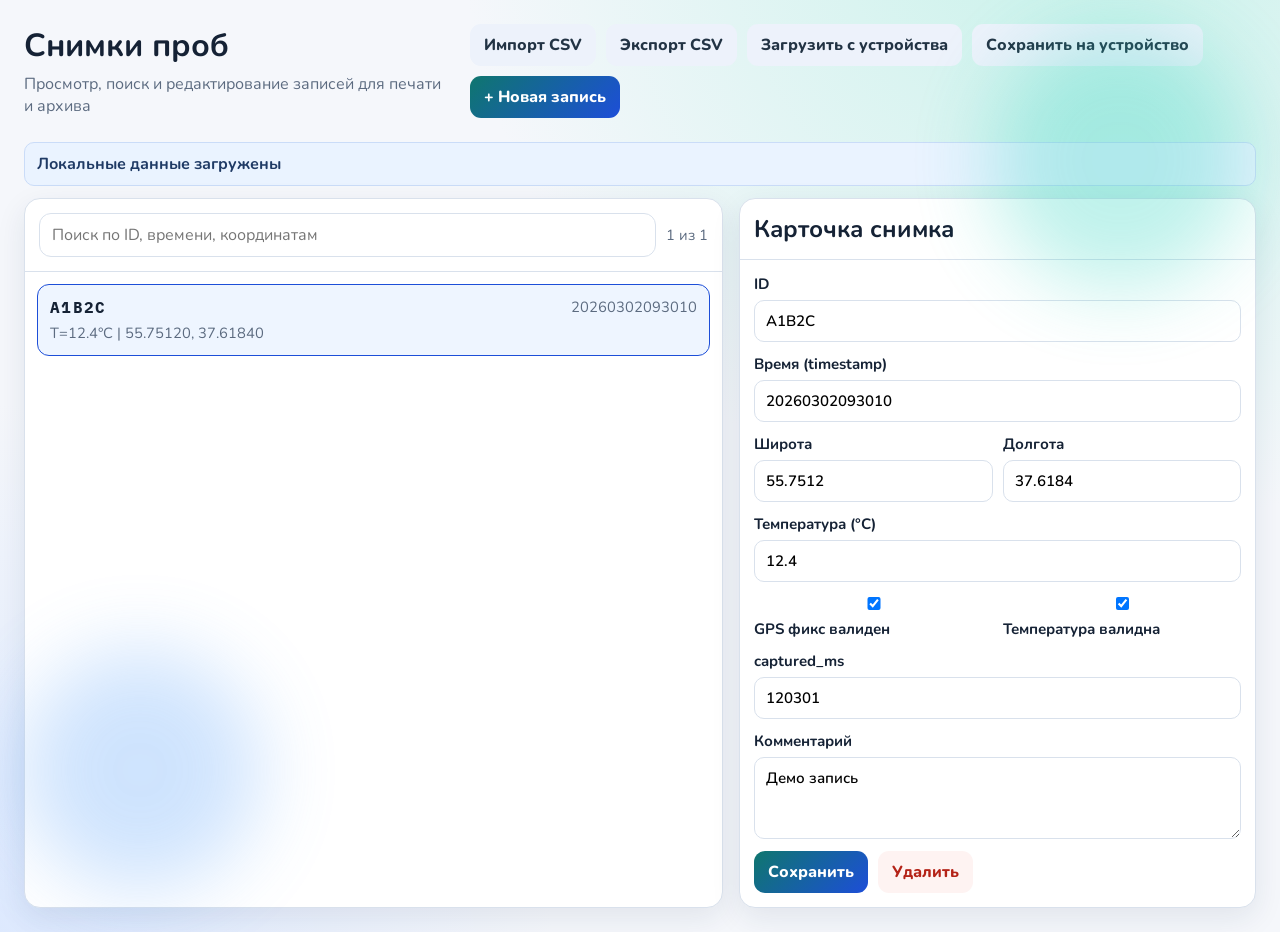
==== data/www/index.html @ b54260a2 "initial version" ====
<!doctype html>
<html lang="ru">
  <head>
    <meta charset="UTF-8" />
    <meta name="viewport" content="width=device-width, initial-scale=1.0" />
    <title>EcoLog — Снимки проб</title>
    <link rel="preconnect" href="https://fonts.googleapis.com" />
    <link rel="preconnect" href="https://fonts.gstatic.com" crossorigin />
    <link href="https://fonts.googleapis.com/css2?family=Nunito:wght@400;600;700;800&family=IBM+Plex+Mono:wght@400;500&display=swap" rel="stylesheet" />
    <link rel="stylesheet" href="styles.css" />
  </head>
  <body>
    <div class="bg-shape bg-shape-a"></div>
    <div class="bg-shape bg-shape-b"></div>

    <header class="topbar">
      <div>
        <h1>Снимки проб</h1>
        <p>Просмотр, поиск и редактирование записей для печати и архива</p>
      </div>
      <div class="actions">
        <label class="btn btn-secondary file-btn">
          Импорт CSV
          <input id="importCsv" type="file" accept=".csv,text/csv" />
        </label>
        <button id="exportCsv" class="btn btn-secondary">Экспорт CSV</button>
        <button id="loadDevice" class="btn btn-secondary">Загрузить с устройства</button>
        <button id="saveDevice" class="btn btn-secondary">Сохранить на устройство</button>
        <button id="addSnapshot" class="btn btn-primary">+ Новая запись</button>
      </div>
    </header>
    <div id="statusBar" class="status-bar">Готово</div>

    <main class="layout">
      <section class="panel list-panel">
        <div class="list-tools">
          <input id="searchInput" type="search" placeholder="Поиск по ID, времени, координатам" />
          <span id="counter" class="counter"></span>
        </div>
        <div id="snapshotList" class="snapshot-list"></div>
      </section>

      <section class="panel edit-panel">
        <h2>Карточка снимка</h2>
        <form id="editForm" class="edit-form">
          <label>
            ID
            <input id="f_id" required maxlength="5" pattern="[A-Z0-9]{5}" />
          </label>
          <label>
            Время (timestamp)
            <input id="f_timestamp" placeholder="YYYYMMDDhhmmss" required />
          </label>
          <div class="row-2">
            <label>
              Широта
              <input id="f_lat" type="number" step="0.000001" />
            </label>
            <label>
              Долгота
              <input id="f_lon" type="number" step="0.000001" />
            </label>
          </div>
          <label>
            Температура (°C)
            <input id="f_temp_c" type="number" step="0.1" />
          </label>
          <div class="row-2 checks">
            <label class="check"><input id="f_fix_valid" type="checkbox" /> GPS фикс валиден</label>
            <label class="check"><input id="f_temp_valid" type="checkbox" /> Температура валидна</label>
          </div>
          <label>
            captured_ms
            <input id="f_captured_ms" type="number" min="0" />
          </label>
          <label>
            Комментарий
            <textarea id="f_note" rows="3" placeholder="Например: берег, точка №3"></textarea>
          </label>
          <div class="form-actions">
            <button type="submit" class="btn btn-primary">Сохранить</button>
            <button type="button" id="deleteSnapshot" class="btn btn-danger">Удалить</button>
          </div>
        </form>
      </section>
    </main>

    <template id="itemTemplate">
      <article class="snapshot-item">
        <div class="item-head">
          <strong class="item-id"></strong>
          <span class="item-time"></span>
        </div>
        <div class="item-meta"></div>
      </article>
    </template>

    <script src="app.js"></script>
  </body>
</html>
---- data/www/styles.css ----
:root {
  --bg: #f5f7fb;
  --panel: #ffffff;
  --ink: #152235;
  --muted: #5c6b80;
  --line: #d9e1ec;
  --brand: #0f766e;
  --brand-2: #1d4ed8;
  --danger: #b42318;
  --shadow: 0 10px 30px rgba(27, 44, 79, 0.09);
}

* { box-sizing: border-box; }

body {
  margin: 0;
  font-family: "Nunito", sans-serif;
  color: var(--ink);
  background: radial-gradient(circle at 85% -10%, #c8f2ea 0%, transparent 42%),
              radial-gradient(circle at -5% 110%, #d8e6ff 0%, transparent 37%),
              var(--bg);
  min-height: 100vh;
}

.bg-shape {
  position: fixed;
  pointer-events: none;
  border-radius: 999px;
  filter: blur(40px);
  opacity: 0.3;
}
.bg-shape-a { width: 260px; height: 260px; background: #2dd4bf; top: 30px; right: 30px; }
.bg-shape-b { width: 240px; height: 240px; background: #60a5fa; bottom: 10px; left: 20px; }

.topbar {
  display: flex;
  justify-content: space-between;
  gap: 16px;
  align-items: flex-start;
  padding: 24px;
}

.topbar h1 {
  margin: 0;
  font-size: clamp(1.4rem, 3vw, 2rem);
}

.topbar p {
  margin: 6px 0 0;
  color: var(--muted);
}

.actions {
  display: flex;
  gap: 10px;
  flex-wrap: wrap;
}

.layout {
  display: grid;
  grid-template-columns: 1.15fr 0.85fr;
  gap: 16px;
  padding: 0 24px 24px;
}

.status-bar {
  margin: 0 24px 12px;
  padding: 10px 12px;
  border-radius: 10px;
  background: #eaf3ff;
  border: 1px solid #cadcf8;
  color: #1f3a65;
  font-weight: 700;
}

.panel {
  background: var(--panel);
  border: 1px solid var(--line);
  border-radius: 16px;
  box-shadow: var(--shadow);
  overflow: hidden;
}

.list-panel, .edit-panel { min-height: 72vh; }

.list-tools {
  display: flex;
  gap: 10px;
  align-items: center;
  padding: 14px;
  border-bottom: 1px solid var(--line);
}

#searchInput {
  flex: 1;
  border: 1px solid var(--line);
  border-radius: 12px;
  padding: 10px 12px;
  font: inherit;
}

.counter {
  color: var(--muted);
  font-size: 0.92rem;
}

.snapshot-list {
  padding: 12px;
  display: grid;
  gap: 10px;
}

.snapshot-item {
  border: 1px solid var(--line);
  border-radius: 12px;
  padding: 12px;
  cursor: pointer;
  transition: transform 120ms ease, border-color 120ms ease;
  background: #fcfdff;
}

.snapshot-item:hover { transform: translateY(-1px); }
.snapshot-item.active { border-color: var(--brand-2); background: #eef5ff; }

.item-head {
  display: flex;
  justify-content: space-between;
  gap: 8px;
  align-items: center;
}

.item-id {
  font-family: "IBM Plex Mono", monospace;
  letter-spacing: 0.08em;
}

.item-time, .item-meta { color: var(--muted); font-size: 0.92rem; }
.item-meta { margin-top: 6px; }

.edit-panel h2 {
  margin: 0;
  padding: 14px;
  border-bottom: 1px solid var(--line);
}

.edit-form {
  padding: 14px;
  display: grid;
  gap: 12px;
}

.edit-form label {
  display: grid;
  gap: 6px;
  font-weight: 700;
  font-size: 0.94rem;
}

input, textarea {
  border: 1px solid var(--line);
  border-radius: 10px;
  padding: 10px 11px;
  font: inherit;
  font-weight: 600;
}

textarea { resize: vertical; }
.row-2 { display: grid; grid-template-columns: 1fr 1fr; gap: 10px; }
.checks { align-items: center; }
.check { font-weight: 600; display: flex; align-items: center; gap: 8px; }

.btn {
  border: 0;
  border-radius: 11px;
  padding: 10px 14px;
  font: inherit;
  font-weight: 800;
  cursor: pointer;
}
.btn-primary { background: linear-gradient(135deg, var(--brand), var(--brand-2)); color: #fff; }
.btn-secondary { background: #edf2fb; color: #234; }
.btn-danger { background: #fef3f2; color: var(--danger); }

.file-btn input { display: none; }
.form-actions { display: flex; gap: 10px; }

@media (max-width: 980px) {
  .layout { grid-template-columns: 1fr; }
  .list-panel, .edit-panel { min-height: auto; }
}
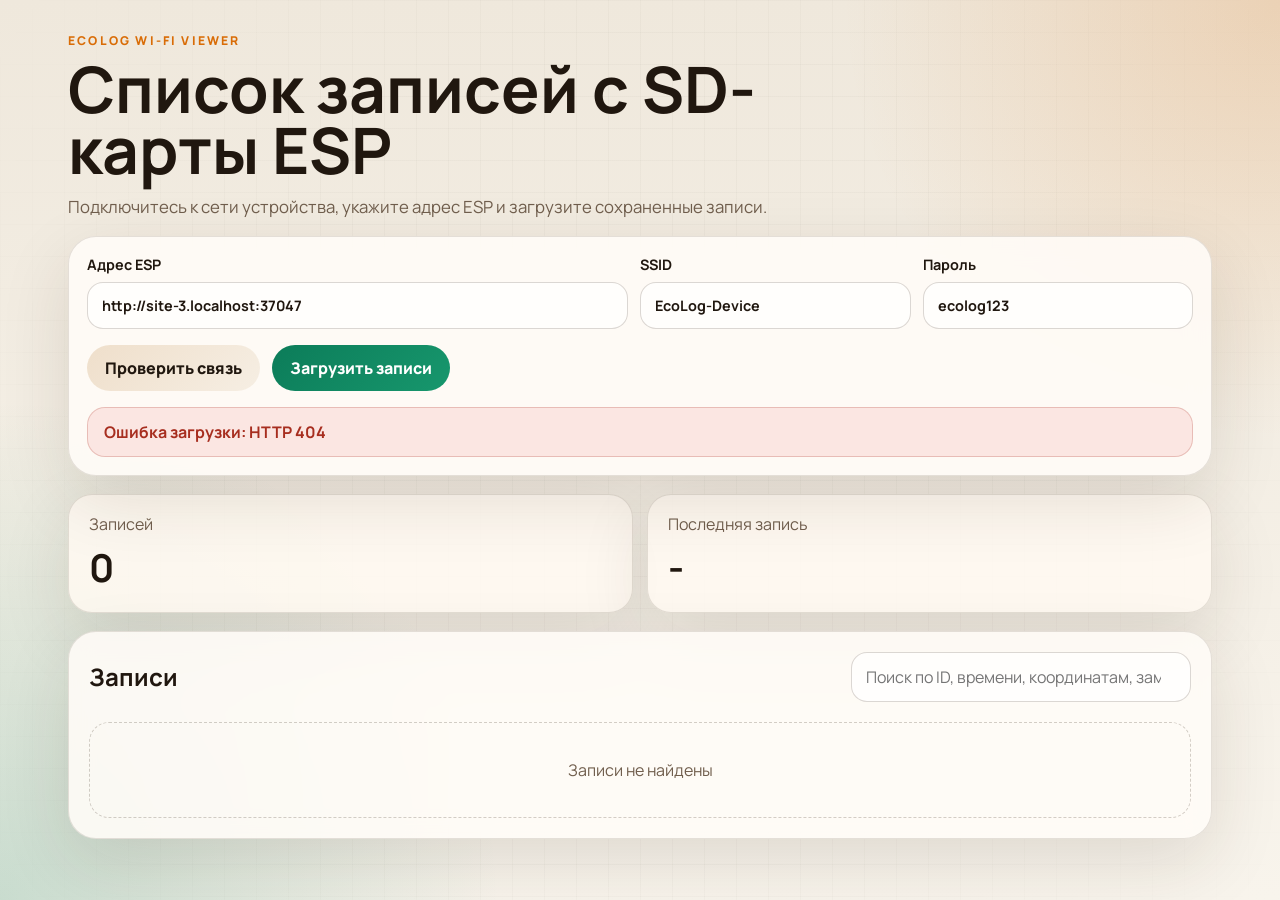
==== commit 6f5f284d: "Save current ecolog state before rollback" ====
--- a/data/www/index.html
+++ b/data/www/index.html
@@ -3,95 +3,78 @@
   <head>
     <meta charset="UTF-8" />
     <meta name="viewport" content="width=device-width, initial-scale=1.0" />
-    <title>EcoLog — Снимки проб</title>
+    <title>EcoLog WebApp</title>
     <link rel="preconnect" href="https://fonts.googleapis.com" />
     <link rel="preconnect" href="https://fonts.gstatic.com" crossorigin />
-    <link href="https://fonts.googleapis.com/css2?family=Nunito:wght@400;600;700;800&family=IBM+Plex+Mono:wght@400;500&display=swap" rel="stylesheet" />
+    <link href="https://fonts.googleapis.com/css2?family=Manrope:wght@400;600;700;800&family=IBM+Plex+Mono:wght@400;500&display=swap" rel="stylesheet" />
     <link rel="stylesheet" href="styles.css" />
   </head>
   <body>
-    <div class="bg-shape bg-shape-a"></div>
-    <div class="bg-shape bg-shape-b"></div>
-
-    <header class="topbar">
-      <div>
-        <h1>Снимки проб</h1>
-        <p>Просмотр, поиск и редактирование записей для печати и архива</p>
-      </div>
-      <div class="actions">
-        <label class="btn btn-secondary file-btn">
-          Импорт CSV
-          <input id="importCsv" type="file" accept=".csv,text/csv" />
-        </label>
-        <button id="exportCsv" class="btn btn-secondary">Экспорт CSV</button>
-        <button id="loadDevice" class="btn btn-secondary">Загрузить с устройства</button>
-        <button id="saveDevice" class="btn btn-secondary">Сохранить на устройство</button>
-        <button id="addSnapshot" class="btn btn-primary">+ Новая запись</button>
-      </div>
-    </header>
-    <div id="statusBar" class="status-bar">Готово</div>
-
-    <main class="layout">
-      <section class="panel list-panel">
-        <div class="list-tools">
-          <input id="searchInput" type="search" placeholder="Поиск по ID, времени, координатам" />
-          <span id="counter" class="counter"></span>
-        </div>
-        <div id="snapshotList" class="snapshot-list"></div>
+    <div class="backdrop"></div>
+    <main class="page">
+      <section class="hero">
+        <p class="eyebrow">EcoLog Wi-Fi Viewer</p>
+        <h1>Список записей с SD-карты ESP</h1>
+        <p class="lead">
+          Подключитесь к сети устройства, укажите адрес ESP и загрузите сохраненные записи.
+        </p>
       </section>
 
-      <section class="panel edit-panel">
-        <h2>Карточка снимка</h2>
-        <form id="editForm" class="edit-form">
+      <section class="panel controls">
+        <div class="control-grid">
           <label>
-            ID
-            <input id="f_id" required maxlength="5" pattern="[A-Z0-9]{5}" />
+            Адрес ESP
+            <input id="deviceUrl" type="text" placeholder="http://192.168.4.1" />
           </label>
           <label>
-            Время (timestamp)
-            <input id="f_timestamp" placeholder="YYYYMMDDhhmmss" required />
-          </label>
-          <div class="row-2">
-            <label>
-              Широта
-              <input id="f_lat" type="number" step="0.000001" />
-            </label>
-            <label>
-              Долгота
-              <input id="f_lon" type="number" step="0.000001" />
-            </label>
-          </div>
-          <label>
-            Температура (°C)
-            <input id="f_temp_c" type="number" step="0.1" />
-          </label>
-          <div class="row-2 checks">
-            <label class="check"><input id="f_fix_valid" type="checkbox" /> GPS фикс валиден</label>
-            <label class="check"><input id="f_temp_valid" type="checkbox" /> Температура валидна</label>
-          </div>
-          <label>
-            captured_ms
-            <input id="f_captured_ms" type="number" min="0" />
+            SSID
+            <input id="ssid" type="text" value="EcoLog-Device" readonly />
           </label>
           <label>
-            Комментарий
-            <textarea id="f_note" rows="3" placeholder="Например: берег, точка №3"></textarea>
+            Пароль
+            <input id="password" type="text" value="ecolog123" readonly />
           </label>
-          <div class="form-actions">
-            <button type="submit" class="btn btn-primary">Сохранить</button>
-            <button type="button" id="deleteSnapshot" class="btn btn-danger">Удалить</button>
-          </div>
-        </form>
+        </div>
+        <div class="actions">
+          <button id="connectBtn" class="btn btn-secondary">Проверить связь</button>
+          <button id="refreshBtn" class="btn btn-primary">Загрузить записи</button>
+        </div>
+        <div id="status" class="status">Ожидание подключения</div>
+      </section>
+
+      <section class="metrics">
+        <article class="metric-card">
+          <span>Записей</span>
+          <strong id="recordsCount">0</strong>
+        </article>
+        <article class="metric-card">
+          <span>Последняя запись</span>
+          <strong id="latestRecord">-</strong>
+        </article>
+      </section>
+
+      <section class="panel">
+        <div class="list-head">
+          <h2>Записи</h2>
+          <input id="searchInput" type="search" placeholder="Поиск по ID, времени, координатам, заметке" />
+        </div>
+        <div id="recordsList" class="records-list"></div>
       </section>
     </main>
 
-    <template id="itemTemplate">
-      <article class="snapshot-item">
-        <div class="item-head">
-          <strong class="item-id"></strong>
-          <span class="item-time"></span>
+    <template id="recordTemplate">
+      <article class="record-card">
+        <div class="record-top">
+          <strong class="record-id"></strong>
+          <span class="record-time"></span>
         </div>
-        <div class="item-meta"></div>
+        <div class="record-grid">
+          <div><span>Координаты</span><strong class="record-coords"></strong></div>
+          <div><span>Температура</span><strong class="record-temp"></strong></div>
+          <div><span>GPS</span><strong class="record-fix"></strong></div>
+          <div><span>captured_ms</span><strong class="record-ms"></strong></div>
+        </div>
+        <p class="record-note"></p>
       </article>
     </template>
 
--- a/data/www/styles.css
+++ b/data/www/styles.css
@@ -1,190 +1,274 @@
 :root {
-  --bg: #f5f7fb;
-  --panel: #ffffff;
-  --ink: #152235;
-  --muted: #5c6b80;
-  --line: #d9e1ec;
-  --brand: #0f766e;
-  --brand-2: #1d4ed8;
-  --danger: #b42318;
-  --shadow: 0 10px 30px rgba(27, 44, 79, 0.09);
-}
-
-* { box-sizing: border-box; }
+  --bg: #f2efe8;
+  --paper: rgba(255, 252, 247, 0.88);
+  --line: rgba(74, 58, 44, 0.14);
+  --ink: #20170f;
+  --muted: #705e4d;
+  --accent: #0c7c59;
+  --accent-2: #d96c06;
+  --danger: #a72e1f;
+  --shadow: 0 24px 70px rgba(49, 34, 20, 0.12);
+}
+
+* {
+  box-sizing: border-box;
+}
 
 body {
   margin: 0;
-  font-family: "Nunito", sans-serif;
+  min-height: 100vh;
+  font-family: "Manrope", sans-serif;
   color: var(--ink);
-  background: radial-gradient(circle at 85% -10%, #c8f2ea 0%, transparent 42%),
-              radial-gradient(circle at -5% 110%, #d8e6ff 0%, transparent 37%),
-              var(--bg);
-  min-height: 100vh;
-}
-
-.bg-shape {
+  background:
+    radial-gradient(circle at top right, rgba(217, 108, 6, 0.18), transparent 28%),
+    radial-gradient(circle at bottom left, rgba(12, 124, 89, 0.2), transparent 32%),
+    linear-gradient(180deg, #efe8dc 0%, #f8f4ec 100%);
+}
+
+.backdrop {
   position: fixed;
+  inset: 0;
   pointer-events: none;
-  border-radius: 999px;
-  filter: blur(40px);
-  opacity: 0.3;
-}
-.bg-shape-a { width: 260px; height: 260px; background: #2dd4bf; top: 30px; right: 30px; }
-.bg-shape-b { width: 240px; height: 240px; background: #60a5fa; bottom: 10px; left: 20px; }
-
-.topbar {
-  display: flex;
-  justify-content: space-between;
-  gap: 16px;
-  align-items: flex-start;
-  padding: 24px;
-}
-
-.topbar h1 {
+  background-image: linear-gradient(rgba(32, 23, 15, 0.025) 1px, transparent 1px),
+    linear-gradient(90deg, rgba(32, 23, 15, 0.025) 1px, transparent 1px);
+  background-size: 32px 32px;
+  mask-image: radial-gradient(circle at center, black 52%, transparent 100%);
+}
+
+.page {
+  position: relative;
+  max-width: 1180px;
+  margin: 0 auto;
+  padding: 32px 18px 48px;
+}
+
+.hero {
+  margin-bottom: 18px;
+}
+
+.eyebrow {
+  margin: 0 0 10px;
+  color: var(--accent-2);
+  text-transform: uppercase;
+  letter-spacing: 0.18em;
+  font-size: 0.76rem;
+  font-weight: 800;
+}
+
+.hero h1 {
   margin: 0;
-  font-size: clamp(1.4rem, 3vw, 2rem);
-}
-
-.topbar p {
-  margin: 6px 0 0;
-  color: var(--muted);
+  max-width: 780px;
+  font-size: clamp(2rem, 5vw, 4.5rem);
+  line-height: 0.95;
+}
+
+.lead {
+  max-width: 720px;
+  margin: 14px 0 0;
+  color: var(--muted);
+  font-size: 1.05rem;
+}
+
+.panel {
+  background: var(--paper);
+  border: 1px solid var(--line);
+  border-radius: 28px;
+  box-shadow: var(--shadow);
+  backdrop-filter: blur(12px);
+}
+
+.controls {
+  padding: 18px;
+}
+
+.control-grid {
+  display: grid;
+  grid-template-columns: 2fr 1fr 1fr;
+  gap: 12px;
+}
+
+label {
+  display: grid;
+  gap: 8px;
+  font-size: 0.9rem;
+  font-weight: 700;
+}
+
+input {
+  width: 100%;
+  border: 1px solid rgba(74, 58, 44, 0.2);
+  border-radius: 16px;
+  padding: 13px 14px;
+  font: inherit;
+  color: var(--ink);
+  background: rgba(255, 255, 255, 0.72);
 }
 
 .actions {
   display: flex;
-  gap: 10px;
+  gap: 12px;
+  margin-top: 16px;
   flex-wrap: wrap;
 }
-
-.layout {
-  display: grid;
-  grid-template-columns: 1.15fr 0.85fr;
-  gap: 16px;
-  padding: 0 24px 24px;
-}
-
-.status-bar {
-  margin: 0 24px 12px;
-  padding: 10px 12px;
-  border-radius: 10px;
-  background: #eaf3ff;
-  border: 1px solid #cadcf8;
-  color: #1f3a65;
-  font-weight: 700;
-}
-
-.panel {
-  background: var(--panel);
-  border: 1px solid var(--line);
-  border-radius: 16px;
-  box-shadow: var(--shadow);
-  overflow: hidden;
-}
-
-.list-panel, .edit-panel { min-height: 72vh; }
-
-.list-tools {
-  display: flex;
-  gap: 10px;
-  align-items: center;
-  padding: 14px;
-  border-bottom: 1px solid var(--line);
-}
-
-#searchInput {
-  flex: 1;
-  border: 1px solid var(--line);
-  border-radius: 12px;
-  padding: 10px 12px;
-  font: inherit;
-}
-
-.counter {
-  color: var(--muted);
-  font-size: 0.92rem;
-}
-
-.snapshot-list {
-  padding: 12px;
-  display: grid;
-  gap: 10px;
-}
-
-.snapshot-item {
-  border: 1px solid var(--line);
-  border-radius: 12px;
-  padding: 12px;
-  cursor: pointer;
-  transition: transform 120ms ease, border-color 120ms ease;
-  background: #fcfdff;
-}
-
-.snapshot-item:hover { transform: translateY(-1px); }
-.snapshot-item.active { border-color: var(--brand-2); background: #eef5ff; }
-
-.item-head {
-  display: flex;
-  justify-content: space-between;
-  gap: 8px;
-  align-items: center;
-}
-
-.item-id {
-  font-family: "IBM Plex Mono", monospace;
-  letter-spacing: 0.08em;
-}
-
-.item-time, .item-meta { color: var(--muted); font-size: 0.92rem; }
-.item-meta { margin-top: 6px; }
-
-.edit-panel h2 {
-  margin: 0;
-  padding: 14px;
-  border-bottom: 1px solid var(--line);
-}
-
-.edit-form {
-  padding: 14px;
-  display: grid;
-  gap: 12px;
-}
-
-.edit-form label {
-  display: grid;
-  gap: 6px;
-  font-weight: 700;
-  font-size: 0.94rem;
-}
-
-input, textarea {
-  border: 1px solid var(--line);
-  border-radius: 10px;
-  padding: 10px 11px;
-  font: inherit;
-  font-weight: 600;
-}
-
-textarea { resize: vertical; }
-.row-2 { display: grid; grid-template-columns: 1fr 1fr; gap: 10px; }
-.checks { align-items: center; }
-.check { font-weight: 600; display: flex; align-items: center; gap: 8px; }
 
 .btn {
   border: 0;
-  border-radius: 11px;
-  padding: 10px 14px;
+  border-radius: 999px;
+  padding: 12px 18px;
   font: inherit;
   font-weight: 800;
   cursor: pointer;
 }
-.btn-primary { background: linear-gradient(135deg, var(--brand), var(--brand-2)); color: #fff; }
-.btn-secondary { background: #edf2fb; color: #234; }
-.btn-danger { background: #fef3f2; color: var(--danger); }
-
-.file-btn input { display: none; }
-.form-actions { display: flex; gap: 10px; }
-
-@media (max-width: 980px) {
-  .layout { grid-template-columns: 1fr; }
-  .list-panel, .edit-panel { min-height: auto; }
-}
+
+.btn-primary {
+  background: linear-gradient(135deg, var(--accent), #17976d);
+  color: #fff;
+}
+
+.btn-secondary {
+  background: linear-gradient(135deg, #efdfcb, #f6eee3);
+  color: var(--ink);
+}
+
+.status {
+  margin-top: 16px;
+  padding: 13px 16px;
+  border-radius: 18px;
+  border: 1px solid transparent;
+  font-weight: 700;
+}
+
+.status[data-type="info"] {
+  background: rgba(255, 244, 222, 0.88);
+  border-color: rgba(217, 108, 6, 0.24);
+}
+
+.status[data-type="ok"] {
+  background: rgba(220, 247, 236, 0.88);
+  border-color: rgba(12, 124, 89, 0.24);
+}
+
+.status[data-type="error"] {
+  background: rgba(251, 228, 225, 0.92);
+  border-color: rgba(167, 46, 31, 0.22);
+  color: var(--danger);
+}
+
+.metrics {
+  display: grid;
+  grid-template-columns: repeat(2, minmax(0, 1fr));
+  gap: 14px;
+  margin: 18px 0;
+}
+
+.metric-card {
+  padding: 18px 20px;
+  border-radius: 24px;
+  background: rgba(255, 250, 242, 0.86);
+  border: 1px solid var(--line);
+  box-shadow: var(--shadow);
+}
+
+.metric-card span {
+  display: block;
+  color: var(--muted);
+  margin-bottom: 6px;
+}
+
+.metric-card strong {
+  font-size: clamp(1.4rem, 4vw, 2.4rem);
+}
+
+.list-head {
+  display: flex;
+  gap: 12px;
+  align-items: center;
+  justify-content: space-between;
+  padding: 20px 20px 0;
+}
+
+.list-head h2 {
+  margin: 0;
+}
+
+#searchInput {
+  max-width: 340px;
+}
+
+.records-list {
+  display: grid;
+  gap: 14px;
+  padding: 20px;
+}
+
+.record-card {
+  border: 1px solid rgba(74, 58, 44, 0.12);
+  border-radius: 22px;
+  padding: 18px;
+  background: rgba(255, 255, 255, 0.7);
+}
+
+.record-top {
+  display: flex;
+  gap: 10px;
+  justify-content: space-between;
+  align-items: baseline;
+}
+
+.record-id {
+  font-family: "IBM Plex Mono", monospace;
+  font-size: 1.1rem;
+  letter-spacing: 0.12em;
+}
+
+.record-time {
+  color: var(--muted);
+}
+
+.record-grid {
+  display: grid;
+  grid-template-columns: repeat(2, minmax(0, 1fr));
+  gap: 12px;
+  margin-top: 14px;
+}
+
+.record-grid span {
+  display: block;
+  color: var(--muted);
+  font-size: 0.85rem;
+  margin-bottom: 4px;
+}
+
+.record-grid strong {
+  font-size: 1rem;
+}
+
+.record-note {
+  margin: 14px 0 0;
+  color: var(--muted);
+}
+
+.empty-state {
+  padding: 36px 18px;
+  border: 1px dashed rgba(74, 58, 44, 0.24);
+  border-radius: 20px;
+  text-align: center;
+  color: var(--muted);
+}
+
+@media (max-width: 860px) {
+  .control-grid,
+  .metrics,
+  .record-grid {
+    grid-template-columns: 1fr;
+  }
+
+  .list-head {
+    flex-direction: column;
+    align-items: stretch;
+  }
+
+  #searchInput {
+    max-width: none;
+  }
+}
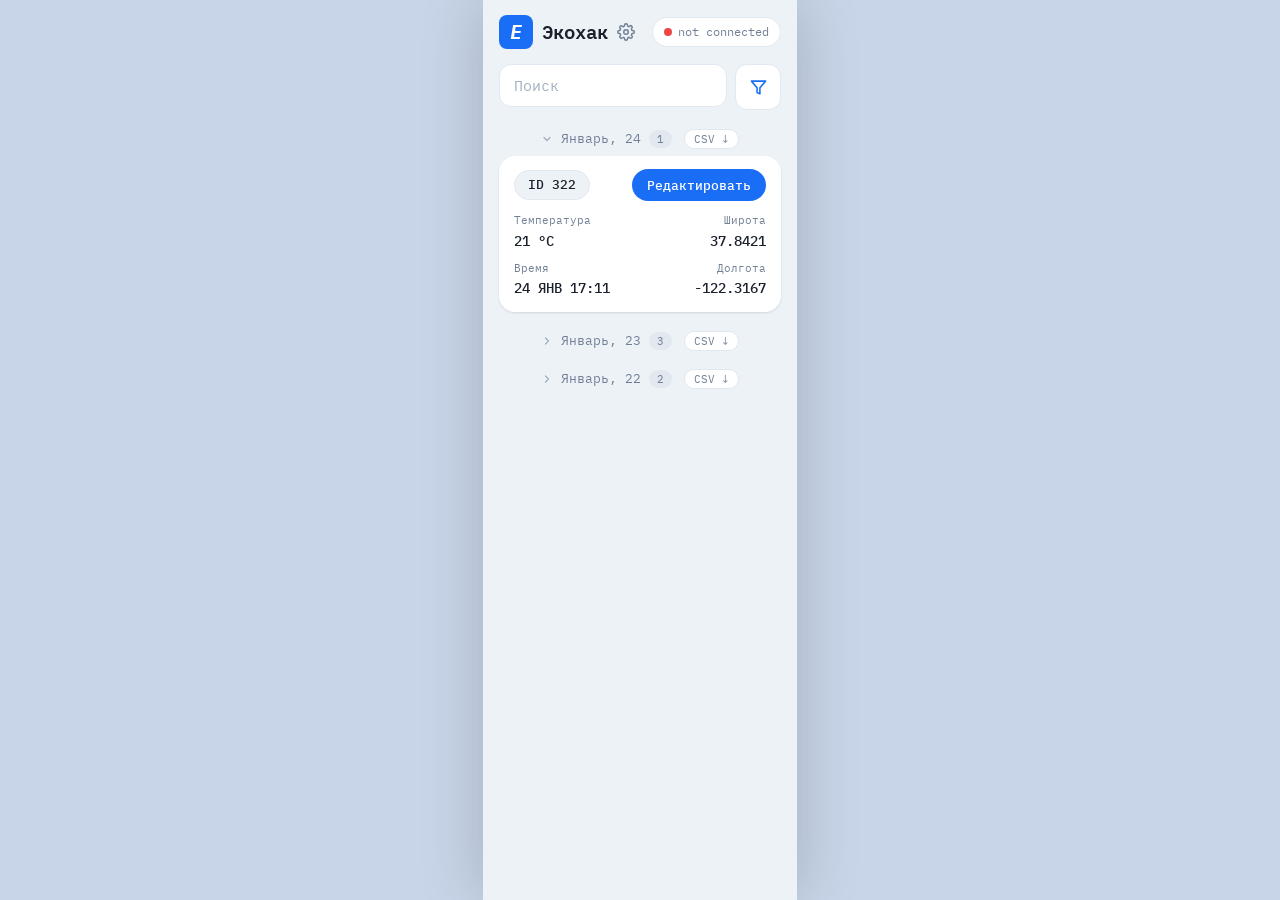
==== commit 34a9cbfe: "merge alan and danis versions" ====
--- a/data/www/index.html
+++ b/data/www/index.html
@@ -1,83 +1,1444 @@
-<!doctype html>
+<!DOCTYPE html>
 <html lang="ru">
-  <head>
-    <meta charset="UTF-8" />
-    <meta name="viewport" content="width=device-width, initial-scale=1.0" />
-    <title>EcoLog WebApp</title>
-    <link rel="preconnect" href="https://fonts.googleapis.com" />
-    <link rel="preconnect" href="https://fonts.gstatic.com" crossorigin />
-    <link href="https://fonts.googleapis.com/css2?family=Manrope:wght@400;600;700;800&family=IBM+Plex+Mono:wght@400;500&display=swap" rel="stylesheet" />
-    <link rel="stylesheet" href="styles.css" />
-  </head>
-  <body>
-    <div class="backdrop"></div>
-    <main class="page">
-      <section class="hero">
-        <p class="eyebrow">EcoLog Wi-Fi Viewer</p>
-        <h1>Список записей с SD-карты ESP</h1>
-        <p class="lead">
-          Подключитесь к сети устройства, укажите адрес ESP и загрузите сохраненные записи.
-        </p>
-      </section>
-
-      <section class="panel controls">
-        <div class="control-grid">
-          <label>
-            Адрес ESP
-            <input id="deviceUrl" type="text" placeholder="http://192.168.4.1" />
-          </label>
-          <label>
-            SSID
-            <input id="ssid" type="text" value="EcoLog-Device" readonly />
-          </label>
-          <label>
-            Пароль
-            <input id="password" type="text" value="ecolog123" readonly />
-          </label>
+<head>
+<meta charset="UTF-8">
+<meta name="viewport" content="width=device-width, initial-scale=1.0, maximum-scale=1.0, user-scalable=no">
+<title>Экохак</title>
+<style>
+@import url('https://fonts.googleapis.com/css2?family=IBM+Plex+Mono:wght@400;500;600&display=swap');
+
+:root {
+  --bg: #edf2f7;
+  --surface: #ffffff;
+  --surface2: #f7fafc;
+  --primary: #1a6ef5;
+  --primary-dark: #1558d6;
+  --primary-light: #eff5ff;
+  --text: #1a202c;
+  --text-muted: #718096;
+  --text-light: #a0aec0;
+  --border: #e2e8f0;
+  --success: #10b981;
+  --warning: #f59e0b;
+  --error: #ef4444;
+  --radius-sm: 8px;
+  --radius: 12px;
+  --radius-lg: 16px;
+  --radius-pill: 100px;
+  --shadow: 0 1px 3px rgba(0,0,0,0.07), 0 1px 2px rgba(0,0,0,0.05);
+  --shadow-md: 0 4px 12px rgba(0,0,0,0.08);
+  --font: 'IBM Plex Mono', 'Courier New', Consolas, monospace;
+}
+
+* { box-sizing: border-box; margin: 0; padding: 0; -webkit-tap-highlight-color: transparent; }
+
+body {
+  font-family: var(--font);
+  background: var(--bg);
+  color: var(--text);
+  min-height: 100vh;
+  font-size: 15px;
+  line-height: 1.5;
+  overscroll-behavior: none;
+}
+
+.app-shell {
+  max-width: 480px;
+  margin: 0 auto;
+  min-height: 100vh;
+  background: var(--bg);
+  position: relative;
+  overflow-x: hidden;
+}
+
+@media(min-width: 900px) {
+  body { background: #c8d5e8; display: flex; align-items: flex-start; justify-content: center; }
+  .app-shell { box-shadow: 0 0 60px rgba(0,0,0,0.18); min-height: 100vh; }
+}
+
+/* ===== HEADER ===== */
+.header {
+  display: flex;
+  align-items: center;
+  justify-content: space-between;
+  padding: 14px 16px;
+  background: var(--bg);
+  position: sticky;
+  top: 0;
+  z-index: 50;
+}
+
+.logo {
+  display: flex;
+  align-items: center;
+  gap: 9px;
+  font-size: 19px;
+  font-weight: 600;
+  color: var(--text);
+  text-decoration: none;
+  cursor: default;
+  user-select: none;
+}
+
+.logo-mark {
+  width: 34px;
+  height: 34px;
+  background: var(--primary);
+  color: #fff;
+  display: flex;
+  align-items: center;
+  justify-content: center;
+  font-weight: 700;
+  font-size: 20px;
+  border-radius: 8px;
+  flex-shrink: 0;
+  font-style: italic;
+}
+
+.header-right {
+  display: flex;
+  align-items: center;
+  gap: 8px;
+}
+
+.settings-icon-btn {
+  width: 36px;
+  height: 36px;
+  background: none;
+  border: none;
+  cursor: pointer;
+  color: var(--text-muted);
+  display: flex;
+  align-items: center;
+  justify-content: center;
+  border-radius: var(--radius-sm);
+  transition: background 0.15s;
+}
+.settings-icon-btn:hover { background: var(--border); }
+
+.status-badge {
+  display: flex;
+  align-items: center;
+  gap: 6px;
+  padding: 5px 11px;
+  border: 1px solid var(--border);
+  border-radius: var(--radius-pill);
+  font-size: 12px;
+  color: var(--text-muted);
+  background: var(--surface);
+  white-space: nowrap;
+  user-select: none;
+}
+
+.status-dot {
+  width: 8px;
+  height: 8px;
+  border-radius: 50%;
+  background: var(--success);
+  flex-shrink: 0;
+  transition: background 0.3s;
+}
+.status-dot.off { background: var(--error); }
+
+.back-btn {
+  width: 40px;
+  height: 40px;
+  background: none;
+  border: none;
+  cursor: pointer;
+  display: flex;
+  align-items: center;
+  justify-content: center;
+  margin-left: -8px;
+  border-radius: var(--radius-sm);
+  color: var(--text);
+  transition: background 0.15s;
+}
+.back-btn:hover { background: var(--border); }
+.back-btn svg { width: 22px; height: 22px; }
+
+/* ===== SEARCH ROW ===== */
+.search-row {
+  display: flex;
+  gap: 8px;
+  padding: 0 16px 12px;
+  position: relative;
+}
+
+.search-wrap {
+  flex: 1;
+  position: relative;
+}
+
+.search-input {
+  width: 100%;
+  padding: 11px 14px;
+  border: 1.5px solid var(--border);
+  border-radius: var(--radius);
+  font-family: var(--font);
+  font-size: 15px;
+  background: var(--surface);
+  outline: none;
+  color: var(--text);
+  transition: border-color 0.15s;
+  -webkit-appearance: none;
+}
+.search-input::placeholder { color: var(--text-light); }
+.search-input:focus { border-color: var(--primary); }
+
+.filter-btn {
+  width: 46px;
+  height: 46px;
+  border: 1.5px solid var(--border);
+  border-radius: var(--radius);
+  background: var(--surface);
+  cursor: pointer;
+  display: flex;
+  align-items: center;
+  justify-content: center;
+  color: var(--primary);
+  flex-shrink: 0;
+  transition: all 0.15s;
+}
+.filter-btn.active { background: var(--primary-light); border-color: var(--primary); }
+
+/* ===== DATE GROUPS ===== */
+.samples-list { padding-bottom: 32px; }
+
+.date-group { margin-bottom: 4px; }
+
+.date-header {
+  display: flex;
+  align-items: center;
+  justify-content: center;
+  gap: 8px;
+  padding: 7px 16px;
+  cursor: pointer;
+  user-select: none;
+  color: var(--text-muted);
+  font-size: 13px;
+}
+
+.date-chevron {
+  color: var(--text-light);
+  transition: transform 0.2s ease;
+  display: inline-flex;
+}
+.date-header.collapsed .date-chevron { transform: rotate(-90deg); }
+
+.date-count {
+  background: var(--border);
+  border-radius: var(--radius-pill);
+  padding: 1px 8px;
+  font-size: 11px;
+  color: var(--text-muted);
+}
+
+.date-csv-btn {
+  background: var(--surface);
+  border: 1px solid var(--border);
+  border-radius: var(--radius-pill);
+  padding: 2px 9px;
+  font-family: var(--font);
+  font-size: 11px;
+  cursor: pointer;
+  color: var(--text-muted);
+  margin-left: 4px;
+  transition: all 0.15s;
+}
+.date-csv-btn:hover { border-color: var(--primary); color: var(--primary); }
+
+.date-items { overflow: hidden; }
+
+/* ===== SAMPLE CARD ===== */
+.sample-card {
+  background: var(--surface);
+  border-radius: var(--radius-lg);
+  padding: 13px 15px;
+  margin: 0 16px 8px;
+  box-shadow: var(--shadow);
+  cursor: pointer;
+  transition: box-shadow 0.15s, transform 0.1s;
+  -webkit-user-select: none;
+  user-select: none;
+}
+.sample-card:hover { box-shadow: var(--shadow-md); }
+.sample-card:active { transform: scale(0.99); }
+
+.card-top {
+  display: flex;
+  justify-content: space-between;
+  align-items: center;
+  margin-bottom: 11px;
+}
+
+.id-badge {
+  background: var(--bg);
+  border: 1.5px solid var(--border);
+  border-radius: var(--radius-pill);
+  padding: 4px 13px;
+  font-size: 13px;
+  font-weight: 500;
+  color: var(--text);
+}
+
+.card-edit-btn {
+  background: var(--primary);
+  color: #fff;
+  border: none;
+  border-radius: var(--radius-pill);
+  padding: 6px 15px;
+  font-family: var(--font);
+  font-size: 13px;
+  font-weight: 500;
+  cursor: pointer;
+  min-height: 32px;
+  transition: background 0.15s;
+}
+.card-edit-btn:hover { background: var(--primary-dark); }
+
+.card-grid {
+  display: grid;
+  grid-template-columns: 1fr 1fr;
+  gap: 8px 4px;
+}
+
+.card-cell label {
+  display: block;
+  font-size: 11px;
+  color: var(--text-muted);
+  margin-bottom: 2px;
+}
+.card-cell .val {
+  font-size: 14px;
+  font-weight: 500;
+  color: var(--text);
+}
+.card-cell.right { text-align: right; }
+
+/* ===== EMPTY STATE ===== */
+.empty-state {
+  text-align: center;
+  padding: 64px 24px 32px;
+  color: var(--text-muted);
+}
+.empty-icon { font-size: 44px; margin-bottom: 14px; }
+.empty-title { font-size: 15px; margin-bottom: 6px; }
+.empty-sub { font-size: 13px; color: var(--text-light); }
+
+/* ===== SCREENS ===== */
+.screen { display: none; animation: fadeIn 0.18s ease; }
+.screen.active { display: block; }
+@keyframes fadeIn { from { opacity: 0; } to { opacity: 1; } }
+
+/* ===== CARD DETAIL SCREEN ===== */
+.field-block {
+  padding: 0 16px 10px;
+}
+.field-label {
+  display: block;
+  font-size: 12px;
+  color: var(--text-muted);
+  margin-bottom: 5px;
+}
+.field-val {
+  width: 100%;
+  padding: 13px 15px;
+  border: 1.5px solid var(--border);
+  border-radius: var(--radius);
+  font-family: var(--font);
+  font-size: 15px;
+  background: var(--surface2);
+  color: var(--text);
+}
+.field-input {
+  width: 100%;
+  padding: 13px 15px;
+  border: 1.5px solid var(--border);
+  border-radius: var(--radius);
+  font-family: var(--font);
+  font-size: 15px;
+  background: var(--surface);
+  color: var(--text);
+  outline: none;
+  transition: border-color 0.15s;
+  -webkit-appearance: none;
+}
+.field-input:focus { border-color: var(--primary); }
+.field-input.warn { border-color: var(--warning); background: #fffbeb; }
+.field-input.warn:focus { border-color: var(--warning); }
+
+textarea.field-input {
+  resize: vertical;
+  min-height: 72px;
+}
+
+.warn-hint {
+  display: flex;
+  align-items: center;
+  gap: 5px;
+  font-size: 11px;
+  color: var(--warning);
+  margin-top: 5px;
+  padding: 0 2px;
+}
+
+.id-top-display {
+  margin: 4px 16px 14px;
+  padding: 12px 16px;
+  border: 1.5px solid var(--border);
+  border-radius: var(--radius);
+  text-align: center;
+  font-size: 16px;
+  font-weight: 600;
+  background: var(--surface);
+  letter-spacing: 0.02em;
+}
+
+.qr-wrap {
+  display: flex;
+  justify-content: center;
+  padding: 10px 16px 14px;
+}
+.qr-wrap img {
+  width: 160px;
+  height: 160px;
+  border: 1.5px solid var(--border);
+  border-radius: var(--radius);
+  padding: 10px;
+  background: #fff;
+  display: block;
+}
+.qr-placeholder {
+  width: 160px;
+  height: 160px;
+  border: 1.5px dashed var(--border);
+  border-radius: var(--radius);
+  display: flex;
+  align-items: center;
+  justify-content: center;
+  color: var(--text-light);
+  font-size: 12px;
+  text-align: center;
+}
+
+/* ===== BOTTOM ACTIONS ===== */
+.bottom-actions {
+  padding: 12px 16px 24px;
+  display: flex;
+  flex-direction: column;
+  gap: 9px;
+}
+
+.btn {
+  display: inline-flex;
+  align-items: center;
+  justify-content: center;
+  gap: 7px;
+  padding: 13px 20px;
+  border-radius: var(--radius-pill);
+  font-family: var(--font);
+  font-size: 14px;
+  font-weight: 500;
+  cursor: pointer;
+  border: none;
+  min-height: 48px;
+  transition: all 0.15s;
+  width: 100%;
+  -webkit-appearance: none;
+  user-select: none;
+}
+.btn-primary { background: var(--primary); color: #fff; }
+.btn-primary:hover { background: var(--primary-dark); }
+.btn-primary:active { transform: scale(0.98); }
+.btn-secondary { background: var(--surface); color: var(--text); border: 1.5px solid var(--border); }
+.btn-secondary:hover { background: var(--bg); }
+.btn-danger { background: #fef2f2; color: var(--error); border: 1.5px solid #fecaca; }
+.btn-danger:hover { background: #fee2e2; }
+
+/* ===== NOTIFICATIONS ===== */
+.notif {
+  position: fixed;
+  bottom: 28px;
+  left: 50%;
+  transform: translateX(-50%) translateY(0);
+  padding: 12px 20px;
+  border-radius: var(--radius-pill);
+  font-family: var(--font);
+  font-size: 13px;
+  font-weight: 500;
+  z-index: 999;
+  white-space: nowrap;
+  max-width: calc(100vw - 40px);
+  animation: notifIn 0.28s cubic-bezier(0.34,1.56,0.64,1);
+  pointer-events: none;
+  box-shadow: 0 4px 20px rgba(0,0,0,0.15);
+}
+.notif.success { background: var(--success); color: #fff; }
+.notif.error { background: var(--error); color: #fff; }
+@keyframes notifIn {
+  from { transform: translateX(-50%) translateY(20px); opacity: 0; }
+  to   { transform: translateX(-50%) translateY(0); opacity: 1; }
+}
+
+/* ===== CALENDAR ===== */
+.cal-overlay {
+  position: absolute;
+  top: 68px;
+  left: 16px;
+  right: 16px;
+  background: var(--surface);
+  border-radius: var(--radius-lg);
+  box-shadow: 0 8px 32px rgba(0,0,0,0.14);
+  z-index: 200;
+  padding: 14px;
+  display: none;
+}
+.cal-overlay.open { display: block; animation: fadeIn 0.15s ease; }
+
+.cal-nav {
+  display: flex;
+  align-items: center;
+  justify-content: space-between;
+  margin-bottom: 10px;
+}
+.cal-nav-btn {
+  background: none;
+  border: none;
+  cursor: pointer;
+  width: 30px;
+  height: 30px;
+  font-size: 18px;
+  color: var(--text-muted);
+  display: flex;
+  align-items: center;
+  justify-content: center;
+  border-radius: 6px;
+  transition: background 0.12s;
+}
+.cal-nav-btn:hover { background: var(--bg); }
+.cal-close {
+  background: none;
+  border: none;
+  cursor: pointer;
+  width: 28px;
+  height: 28px;
+  font-size: 16px;
+  color: var(--text-muted);
+  display: flex;
+  align-items: center;
+  justify-content: center;
+  border-radius: 6px;
+}
+.cal-close:hover { background: var(--bg); }
+.cal-title { font-size: 14px; font-weight: 600; }
+
+.cal-grid {
+  display: grid;
+  grid-template-columns: repeat(7, 1fr);
+  gap: 2px;
+}
+.cal-wd {
+  text-align: center;
+  font-size: 11px;
+  color: var(--text-light);
+  padding: 4px 0;
+}
+.cal-day {
+  text-align: center;
+  padding: 6px 2px;
+  font-size: 12px;
+  cursor: pointer;
+  border-radius: 6px;
+  transition: all 0.1s;
+  color: var(--text);
+}
+.cal-day:hover { background: var(--bg); }
+.cal-day.has-data { color: var(--primary); font-weight: 600; }
+.cal-day.today { outline: 1.5px solid var(--primary); outline-offset: -1px; }
+.cal-day.in-range { background: var(--primary-light); }
+.cal-day.range-a, .cal-day.range-b {
+  background: var(--primary);
+  color: #fff;
+  font-weight: 600;
+  border-radius: 50%;
+}
+.cal-day.empty { cursor: default; }
+.cal-day.prev-month { color: var(--text-light); }
+
+.cal-actions { display: flex; gap: 8px; margin-top: 10px; }
+.cal-actions .btn { font-size: 12px; min-height: 36px; padding: 7px 14px; }
+
+/* ===== SETTINGS ===== */
+.settings-section-title {
+  padding: 6px 16px;
+  font-size: 11px;
+  text-transform: uppercase;
+  letter-spacing: 0.06em;
+  color: var(--text-light);
+  margin-top: 4px;
+}
+
+.settings-card {
+  background: var(--surface);
+  margin: 0 16px 10px;
+  border-radius: var(--radius-lg);
+  box-shadow: var(--shadow);
+  overflow: hidden;
+}
+
+.settings-row {
+  display: flex;
+  justify-content: space-between;
+  align-items: center;
+  padding: 13px 15px;
+  border-bottom: 1px solid var(--border);
+}
+.settings-row:last-child { border-bottom: none; }
+
+.settings-row-label { font-size: 14px; font-weight: 500; }
+.settings-row-sub { font-size: 12px; color: var(--text-muted); margin-top: 2px; }
+
+.settings-action-btn {
+  background: var(--surface);
+  border: 1.5px solid var(--border);
+  border-radius: var(--radius-pill);
+  padding: 7px 14px;
+  font-family: var(--font);
+  font-size: 12px;
+  cursor: pointer;
+  color: var(--text);
+  white-space: nowrap;
+  transition: all 0.15s;
+  min-height: 36px;
+}
+.settings-action-btn:hover { border-color: var(--primary); color: var(--primary); }
+
+.settings-field-row {
+  padding: 12px 15px;
+  border-bottom: 1px solid var(--border);
+}
+.settings-field-row:last-child { border-bottom: none; }
+
+/* ===== CONFIRM DIALOG ===== */
+.dialog-bg {
+  position: fixed;
+  inset: 0;
+  background: rgba(0,0,0,0.4);
+  z-index: 500;
+  display: flex;
+  align-items: flex-end;
+  justify-content: center;
+  padding: 0;
+  animation: fadeIn 0.15s ease;
+}
+.dialog {
+  background: var(--surface);
+  border-radius: 20px 20px 0 0;
+  padding: 24px 20px 32px;
+  width: 100%;
+  max-width: 480px;
+  animation: slideUp2 0.25s cubic-bezier(0.34,1.56,0.64,1);
+}
+@keyframes slideUp2 {
+  from { transform: translateY(100%); }
+  to { transform: translateY(0); }
+}
+.dialog h3 { font-size: 17px; margin-bottom: 8px; }
+.dialog p { font-size: 13px; color: var(--text-muted); margin-bottom: 20px; }
+.dialog-btns { display: flex; flex-direction: column; gap: 8px; }
+
+/* ===== SCROLL ===== */
+.scroll-content { overflow-y: auto; }
+</style>
+</head>
+<body>
+<div class="app-shell" id="app">
+
+  <!-- ══════════ SCREEN: MAIN ══════════ -->
+  <div id="screen-main" class="screen active">
+    <div class="header">
+      <div class="logo"><div class="logo-mark">E</div> Экохак</div>
+      <div class="header-right">
+        <button class="settings-icon-btn" onclick="App.go('settings')" title="Настройки">
+          <svg viewBox="0 0 24 24" width="18" height="18" fill="none" stroke="currentColor" stroke-width="2" stroke-linecap="round" stroke-linejoin="round">
+            <circle cx="12" cy="12" r="3"/><path d="M19.4 15a1.65 1.65 0 0 0 .33 1.82l.06.06a2 2 0 0 1-2.83 2.83l-.06-.06a1.65 1.65 0 0 0-1.82-.33 1.65 1.65 0 0 0-1 1.51V21a2 2 0 0 1-4 0v-.09A1.65 1.65 0 0 0 9 19.4a1.65 1.65 0 0 0-1.82.33l-.06.06a2 2 0 0 1-2.83-2.83l.06-.06A1.65 1.65 0 0 0 4.68 15a1.65 1.65 0 0 0-1.51-1H3a2 2 0 0 1 0-4h.09A1.65 1.65 0 0 0 4.6 9a1.65 1.65 0 0 0-.33-1.82l-.06-.06a2 2 0 0 1 2.83-2.83l.06.06A1.65 1.65 0 0 0 9 4.68a1.65 1.65 0 0 0 1-1.51V3a2 2 0 0 1 4 0v.09a1.65 1.65 0 0 0 1 1.51 1.65 1.65 0 0 0 1.82-.33l.06-.06a2 2 0 0 1 2.83 2.83l-.06.06A1.65 1.65 0 0 0 19.4 9a1.65 1.65 0 0 0 1.51 1H21a2 2 0 0 1 0 4h-.09a1.65 1.65 0 0 0-1.51 1z"/>
+          </svg>
+        </button>
+        <div class="status-badge">
+          <div class="status-dot" id="dot-main"></div>
+          <span id="txt-main">connected</span>
         </div>
-        <div class="actions">
-          <button id="connectBtn" class="btn btn-secondary">Проверить связь</button>
-          <button id="refreshBtn" class="btn btn-primary">Загрузить записи</button>
+      </div>
+    </div>
+
+    <div class="search-row">
+      <div class="search-wrap">
+        <input class="search-input" id="search-input" type="search" placeholder="Поиск"
+          oninput="App.onSearch(this.value)" autocomplete="off" autocorrect="off" spellcheck="false">
+      </div>
+      <button class="filter-btn" id="filter-btn" onclick="App.toggleCal()">
+        <svg width="17" height="17" viewBox="0 0 24 24" fill="none" stroke="currentColor" stroke-width="2.2" stroke-linecap="round" stroke-linejoin="round">
+          <polygon points="22 3 2 3 10 12.46 10 19 14 21 14 12.46 22 3"/>
+        </svg>
+      </button>
+
+      <!-- Calendar overlay -->
+      <div class="cal-overlay" id="cal-overlay"></div>
+    </div>
+
+    <div id="samples-list" class="samples-list"></div>
+  </div>
+
+  <!-- ══════════ SCREEN: CARD ══════════ -->
+  <div id="screen-card" class="screen">
+    <div class="header">
+      <button class="back-btn" onclick="App.go('main')">
+        <svg viewBox="0 0 24 24" fill="none" stroke="currentColor" stroke-width="2.2" stroke-linecap="round" stroke-linejoin="round">
+          <polyline points="15 18 9 12 15 6"/>
+        </svg>
+      </button>
+      <div class="logo"><div class="logo-mark">E</div> Экохак</div>
+      <div class="status-badge">
+        <div class="status-dot" id="dot-card"></div>
+        <span id="txt-card">connected</span>
+      </div>
+    </div>
+    <div id="card-body"></div>
+  </div>
+
+  <!-- ══════════ SCREEN: SETTINGS ══════════ -->
+  <div id="screen-settings" class="screen">
+    <div class="header">
+      <button class="back-btn" onclick="App.go('main')">
+        <svg viewBox="0 0 24 24" fill="none" stroke="currentColor" stroke-width="2.2" stroke-linecap="round" stroke-linejoin="round">
+          <polyline points="15 18 9 12 15 6"/>
+        </svg>
+      </button>
+      <div class="logo"><div class="logo-mark">E</div> Настройки</div>
+      <div class="status-badge">
+        <div class="status-dot" id="dot-settings"></div>
+        <span id="txt-settings">connected</span>
+      </div>
+    </div>
+    <div id="settings-body" style="padding-bottom:40px"></div>
+  </div>
+
+</div><!-- .app-shell -->
+
+<!-- Notification (outside app-shell so it's always visible) -->
+<div id="notif" class="notif" style="display:none"></div>
+
+<!-- Dialog container -->
+<div id="dialog-container"></div>
+
+<script>
+/* ======================================================
+   ECOHAK — Field Sample Management System
+   ESP32 Web Interface
+   ====================================================== */
+
+const App = {
+  // ─── State ───────────────────────────────────────────
+  s: {
+    screen: 'main',
+    samples: [],
+    selId: null,
+    editMode: false,
+    editBuf: {},
+    query: '',
+    calOpen: false,
+    calFilter: null,           // {from:'YYYY-MM-DD', to:'YYYY-MM-DD'}
+    calRangeA: null,           // first click
+    calM: new Date().getMonth(),
+    calY: new Date().getFullYear(),
+    expanded: new Set(),
+    connected: false,
+    settings: { expedition: 'ECOHAK-2026', prefix: 'EXP', printerOk: false },
+    notifTmr: null,
+    scrollMain: 0,
+  },
+
+  // ─── Init ────────────────────────────────────────────
+  async init() {
+    await this.loadSamples();
+    await this.loadSettings();
+
+    // Expand most recent date by default
+    const dates = [...new Set(this.s.samples.map(s => s.date))].sort().reverse();
+    if (dates[0]) this.s.expanded.add(dates[0]);
+
+    this.renderMain();
+    this.checkConn();
+    setInterval(() => this.checkConn(), 6000);
+
+    // Close cal on outside click
+    document.addEventListener('click', e => {
+      if (this.s.calOpen && !e.target.closest('#cal-overlay') && !e.target.closest('#filter-btn')) {
+        this.closeCal();
+      }
+    });
+  },
+
+  // ─── Connection check ────────────────────────────────
+  async checkConn() {
+    try {
+      const r = await fetch('/api/status', { signal: AbortSignal.timeout(2500) });
+      this.s.connected = r.ok;
+    } catch { this.s.connected = false; }
+    this.syncDots();
+  },
+
+  syncDots() {
+    const cls = this.s.connected ? '' : ' off';
+    const txt = this.s.connected ? 'connected' : 'not connected';
+    ['main','card','settings'].forEach(sc => {
+      const d = document.getElementById('dot-' + sc);
+      const t = document.getElementById('txt-' + sc);
+      if (d) d.className = 'status-dot' + cls;
+      if (t) t.textContent = txt;
+    });
+  },
+
+  // ─── Navigation ──────────────────────────────────────
+  go(screen, opts = {}) {
+    if (this.s.screen === 'main') this.s.scrollMain = window.scrollY;
+
+    document.getElementById('screen-' + this.s.screen).classList.remove('active');
+    this.s.screen = screen;
+    document.getElementById('screen-' + screen).classList.add('active');
+
+    if (screen !== 'main') window.scrollTo(0, 0);
+
+    if (screen === 'main') {
+      this.s.editMode = false;
+      this.renderMain();
+      setTimeout(() => window.scrollTo(0, this.s.scrollMain), 0);
+    } else if (screen === 'card') {
+      if (opts.id) this.s.selId = opts.id;
+      this.s.editMode = opts.edit || false;
+      if (opts.edit) this.s.editBuf = { ...this.getSample(this.s.selId) };
+      this.renderCard();
+    } else if (screen === 'settings') {
+      this.renderSettings();
+    }
+  },
+
+  // ─── Data ────────────────────────────────────────────
+  getSample(id) { return this.s.samples.find(s => s.id === id); },
+
+  async loadSamples() {
+    try {
+      const r = await fetch('/api/samples');
+      if (r.ok) { this.s.samples = await r.json(); return; }
+    } catch {}
+    this.s.samples = this.mockData();
+  },
+
+  async loadSettings() {
+    try {
+      const r = await fetch('/api/settings');
+      if (r.ok) { this.s.settings = { ...this.s.settings, ...await r.json() }; return; }
+    } catch {}
+  },
+
+  mockData() {
+    return [
+      { id:'322', date:'2026-01-24', time:'17:11', lat:'37.8421', lon:'-122.3167', temp:'21', note:'' },
+      { id:'321', date:'2026-01-23', time:'15:43', lat:'37.8490', lon:'-122.3200', temp:'20', note:'Мутная вода' },
+      { id:'320', date:'2026-01-23', time:'14:22', lat:'37.8312', lon:'-122.3100', temp:'22', note:'' },
+      { id:'319', date:'2026-01-23', time:'12:05', lat:'37.8250', lon:'-122.3050', temp:'19', note:'' },
+      { id:'318', date:'2026-01-22', time:'10:30', lat:'37.8150', lon:'-122.2900', temp:'18', note:'' },
+      { id:'317', date:'2026-01-22', time:'09:15', lat:'37.8100', lon:'-122.2850', temp:'17', note:'Запах сероводорода' },
+    ];
+  },
+
+  // ─── Filtering ───────────────────────────────────────
+  filtered() {
+    let list = this.s.samples;
+    const q = this.s.query.toLowerCase().trim();
+    if (q) {
+      list = list.filter(s =>
+        s.id.toLowerCase().includes(q) ||
+        s.temp.toString().includes(q) ||
+        s.lat.toString().includes(q) ||
+        s.lon.toString().includes(q) ||
+        (s.note && s.note.toLowerCase().includes(q))
+      );
+    }
+    if (this.s.calFilter) {
+      const { from, to } = this.s.calFilter;
+      list = list.filter(s => s.date >= from && s.date <= to);
+    }
+    return list;
+  },
+
+  grouped() {
+    const groups = {};
+    this.filtered().forEach(s => {
+      if (!groups[s.date]) groups[s.date] = [];
+      groups[s.date].push(s);
+    });
+    return Object.entries(groups).sort(([a], [b]) => b.localeCompare(a));
+  },
+
+  // ─── Formatting ──────────────────────────────────────
+  fmtDate(d) {
+    const m = ['Январь','Февраль','Март','Апрель','Май','Июнь',
+               'Июль','Август','Сентябрь','Октябрь','Ноябрь','Декабрь'];
+    const [,mo,da] = d.split('-');
+    return m[+mo-1] + ', ' + +da;
+  },
+
+  fmtShort(d) {
+    const m = ['ЯНВ','ФЕВ','МАР','АПР','МАЙ','ИЮН','ИЮЛ','АВГ','СЕН','ОКТ','НОЯ','ДЕК'];
+    const [,mo,da] = d.split('-');
+    return +da + ' ' + m[+mo-1];
+  },
+
+  // ─── Main screen ─────────────────────────────────────
+  onSearch(q) {
+    this.s.query = q;
+    this.renderSamplesList();
+  },
+
+  toggleGroup(date) {
+    if (this.s.expanded.has(date)) this.s.expanded.delete(date);
+    else this.s.expanded.add(date);
+    this.renderSamplesList();
+  },
+
+  renderMain() { this.renderSamplesList(); },
+
+  renderSamplesList() {
+    const groups = this.grouped();
+    const el = document.getElementById('samples-list');
+
+    if (!groups.length) {
+      el.innerHTML = `<div class="empty-state">
+        <div class="empty-icon">🔍</div>
+        <div class="empty-title">Ничего не найдено</div>
+        <div class="empty-sub">Попробуйте другой запрос или сбросьте фильтр</div>
+      </div>`;
+      return;
+    }
+
+    el.innerHTML = groups.map(([date, samples]) => {
+      const open = this.s.expanded.has(date);
+      const cards = open ? samples.map(s => `
+        <div class="sample-card" onclick="App.go('card',{id:'${esc(s.id)}'})">
+          <div class="card-top">
+            <div class="id-badge">ID ${esc(s.id)}</div>
+            <button class="card-edit-btn" onclick="event.stopPropagation();App.go('card',{id:'${esc(s.id)}',edit:true})">Редактировать</button>
+          </div>
+          <div class="card-grid">
+            <div class="card-cell">
+              <label>Температура</label>
+              <div class="val">${esc(s.temp)} °C</div>
+            </div>
+            <div class="card-cell right">
+              <label>Широта</label>
+              <div class="val">${esc(s.lat)}</div>
+            </div>
+            <div class="card-cell">
+              <label>Время</label>
+              <div class="val">${this.fmtShort(s.date)} ${esc(s.time)}</div>
+            </div>
+            <div class="card-cell right">
+              <label>Долгота</label>
+              <div class="val">${esc(s.lon)}</div>
+            </div>
+          </div>
         </div>
-        <div id="status" class="status">Ожидание подключения</div>
-      </section>
-
-      <section class="metrics">
-        <article class="metric-card">
-          <span>Записей</span>
-          <strong id="recordsCount">0</strong>
-        </article>
-        <article class="metric-card">
-          <span>Последняя запись</span>
-          <strong id="latestRecord">-</strong>
-        </article>
-      </section>
-
-      <section class="panel">
-        <div class="list-head">
-          <h2>Записи</h2>
-          <input id="searchInput" type="search" placeholder="Поиск по ID, времени, координатам, заметке" />
+      `).join('') : '';
+
+      return `<div class="date-group" id="grp-${date}">
+        <div class="date-header ${open ? '' : 'collapsed'}" onclick="App.toggleGroup('${date}')">
+          <span class="date-chevron">
+            <svg width="12" height="12" viewBox="0 0 24 24" fill="none" stroke="currentColor" stroke-width="2.5" stroke-linecap="round" stroke-linejoin="round">
+              <polyline points="6 9 12 15 18 9"/>
+            </svg>
+          </span>
+          ${this.fmtDate(date)}
+          <span class="date-count">${samples.length}</span>
+          <button class="date-csv-btn" onclick="event.stopPropagation();App.exportDateCSV('${date}')">CSV ↓</button>
         </div>
-        <div id="recordsList" class="records-list"></div>
-      </section>
-    </main>
-
-    <template id="recordTemplate">
-      <article class="record-card">
-        <div class="record-top">
-          <strong class="record-id"></strong>
-          <span class="record-time"></span>
+        <div class="date-items">${cards}</div>
+      </div>`;
+    }).join('');
+  },
+
+  // ─── Card screen ─────────────────────────────────────
+  renderCard() {
+    const s = this.getSample(this.s.selId);
+    if (!s) { this.go('main'); return; }
+    document.getElementById('card-body').innerHTML =
+      this.s.editMode ? this.tplEdit(s) : this.tplView(s);
+  },
+
+  tplView(s) {
+    return `
+      <div class="id-top-display">ID ${esc(s.id)}</div>
+
+      <div class="field-block">
+        <label class="field-label">Температура</label>
+        <div class="field-val">${esc(s.temp)} °C</div>
+      </div>
+      <div class="field-block">
+        <label class="field-label">Время UTC</label>
+        <div class="field-val">${this.fmtShort(s.date)} ${esc(s.time)}</div>
+      </div>
+      <div class="field-block">
+        <label class="field-label">Широта</label>
+        <div class="field-val">${esc(s.lat)}</div>
+      </div>
+      <div class="field-block">
+        <label class="field-label">Долгота</label>
+        <div class="field-val">${esc(s.lon)}</div>
+      </div>
+      <div class="field-block">
+        <label class="field-label">Заметка</label>
+        <div class="field-val" style="min-height:52px">${s.note ? esc(s.note) : '<span style="color:var(--text-light)">—</span>'}</div>
+      </div>
+
+      <div class="qr-wrap" id="qr-wrap">
+        <img src="/api/qr?data=${encodeURIComponent(s.id)}" width="160" height="160" alt="QR"
+          onerror="document.getElementById('qr-wrap').innerHTML='<div class=qr-placeholder>QR<br>недоступен</div>'">
+      </div>
+
+      <div class="bottom-actions">
+        <button class="btn btn-primary" onclick="App.printLabel()">
+          <svg width="16" height="16" viewBox="0 0 24 24" fill="none" stroke="currentColor" stroke-width="2" stroke-linecap="round" stroke-linejoin="round"><polyline points="6 9 6 2 18 2 18 9"/><path d="M6 18H4a2 2 0 0 1-2-2v-5a2 2 0 0 1 2-2h16a2 2 0 0 1 2 2v5a2 2 0 0 1-2 2h-2"/><rect x="6" y="14" width="12" height="8"/></svg>
+          Напечатать этикетку
+        </button>
+        <button class="btn btn-secondary" onclick="App.copyId('${esc(s.id)}')">
+          <svg width="15" height="15" viewBox="0 0 24 24" fill="none" stroke="currentColor" stroke-width="2" stroke-linecap="round" stroke-linejoin="round"><rect x="9" y="9" width="13" height="13" rx="2"/><path d="M5 15H4a2 2 0 0 1-2-2V4a2 2 0 0 1 2-2h9a2 2 0 0 1 2 2v1"/></svg>
+          Копировать ID
+        </button>
+        <button class="btn btn-secondary" onclick="App.go('card',{id:'${esc(s.id)}',edit:true})">
+          <svg width="15" height="15" viewBox="0 0 24 24" fill="none" stroke="currentColor" stroke-width="2" stroke-linecap="round" stroke-linejoin="round"><path d="M11 4H4a2 2 0 0 0-2 2v14a2 2 0 0 0 2 2h14a2 2 0 0 0 2-2v-7"/><path d="M18.5 2.5a2.121 2.121 0 0 1 3 3L12 15l-4 1 1-4 9.5-9.5z"/></svg>
+          Редактировать
+        </button>
+      </div>`;
+  },
+
+  tplEdit(s) {
+    const b = this.s.editBuf;
+    const warnHtml = `<div class="warn-hint"><svg width="12" height="12" viewBox="0 0 24 24" fill="none" stroke="currentColor" stroke-width="2.5"><path d="M10.29 3.86L1.82 18a2 2 0 0 0 1.71 3h16.94a2 2 0 0 0 1.71-3L13.71 3.86a2 2 0 0 0-3.42 0z"/><line x1="12" y1="9" x2="12" y2="13"/><line x1="12" y1="17" x2="12.01" y2="17"/></svg> Научные данные — изменяйте осторожно</div>`;
+
+    return `
+      <div class="id-top-display" style="color:var(--text-muted)">Редактирование</div>
+
+      <div class="field-block">
+        <label class="field-label">Номер пробы</label>
+        <input class="field-input" id="e-id" value="${esc(b.id)}" oninput="App.s.editBuf.id=this.value">
+      </div>
+      <div class="field-block">
+        <label class="field-label">Температура, °C</label>
+        <input class="field-input warn" id="e-temp" value="${esc(b.temp)}" oninput="App.s.editBuf.temp=this.value">
+        ${warnHtml}
+      </div>
+      <div class="field-block">
+        <label class="field-label">Время</label>
+        <input class="field-input warn" id="e-time" value="${esc(b.time)}" oninput="App.s.editBuf.time=this.value">
+        ${warnHtml}
+      </div>
+      <div class="field-block">
+        <label class="field-label">Широта</label>
+        <input class="field-input warn" id="e-lat" value="${esc(b.lat)}" oninput="App.s.editBuf.lat=this.value">
+        ${warnHtml}
+      </div>
+      <div class="field-block">
+        <label class="field-label">Долгота</label>
+        <input class="field-input warn" id="e-lon" value="${esc(b.lon)}" oninput="App.s.editBuf.lon=this.value">
+        ${warnHtml}
+      </div>
+      <div class="field-block">
+        <label class="field-label">Заметка</label>
+        <textarea class="field-input" id="e-note" oninput="App.s.editBuf.note=this.value">${esc(b.note||'')}</textarea>
+      </div>
+
+      <div class="bottom-actions">
+        <button class="btn btn-primary" onclick="App.saveEdit()">
+          <svg width="15" height="15" viewBox="0 0 24 24" fill="none" stroke="currentColor" stroke-width="2" stroke-linecap="round" stroke-linejoin="round"><path d="M19 21H5a2 2 0 0 1-2-2V5a2 2 0 0 1 2-2h11l5 5v11a2 2 0 0 1-2 2z"/><polyline points="17 21 17 13 7 13 7 21"/><polyline points="7 3 7 8 15 8"/></svg>
+          Сохранить
+        </button>
+        <button class="btn btn-secondary" onclick="App.go('card',{id:'${esc(s.id)}'})">Отмена</button>
+      </div>`;
+  },
+
+  async saveEdit() {
+    const data = { ...this.s.editBuf };
+    const oldId = this.s.selId;
+    try {
+      const r = await fetch('/api/samples/' + encodeURIComponent(oldId), {
+        method: 'PUT',
+        headers: { 'Content-Type': 'application/json' },
+        body: JSON.stringify(data)
+      });
+      if (r.ok) {
+        const updated = await r.json();
+        const i = this.s.samples.findIndex(s => s.id === oldId);
+        if (i >= 0) this.s.samples[i] = updated;
+        this.s.selId = updated.id;
+      } else throw 0;
+    } catch {
+      const i = this.s.samples.findIndex(s => s.id === oldId);
+      if (i >= 0) this.s.samples[i] = { ...data };
+      this.s.selId = data.id;
+    }
+    this.s.editMode = false;
+    this.renderCard();
+    this.notify('Сохранено ✓', 'success');
+  },
+
+  async printLabel() {
+    try {
+      const r = await fetch('/api/printer/print', {
+        method: 'POST',
+        headers: { 'Content-Type': 'application/json' },
+        body: JSON.stringify({ id: this.s.selId })
+      });
+      if (!r.ok) throw 0;
+      this.notify('Этикетка отправлена на печать ✓', 'success');
+    } catch {
+      this.notify('Ошибка печати: принтер недоступен', 'error');
+    }
+  },
+
+  copyId(id) {
+    (navigator.clipboard ? navigator.clipboard.writeText(id) : Promise.reject())
+      .catch(() => {
+        const t = document.createElement('textarea');
+        t.value = id; document.body.appendChild(t);
+        t.select(); document.execCommand('copy');
+        document.body.removeChild(t);
+      })
+      .finally(() => this.notify('ID скопирован ✓', 'success'));
+  },
+
+  // ─── Settings screen ─────────────────────────────────
+  renderSettings() {
+    const s = this.s.settings;
+    const printerColor = s.printerOk ? 'var(--success)' : 'var(--error)';
+    const printerTxt = s.printerOk ? 'подключён' : 'не подключён';
+
+    document.getElementById('settings-body').innerHTML = `
+      <!-- BACKUP -->
+      <div class="settings-section-title">Бэкап и экспорт</div>
+      <div class="settings-card">
+        <div class="settings-row">
+          <div>
+            <div class="settings-row-label">Все пробы CSV</div>
+            <div class="settings-row-sub">${this.s.samples.length} записей</div>
+          </div>
+          <button class="settings-action-btn" onclick="App.exportAllCSV()">↓ CSV</button>
         </div>
-        <div class="record-grid">
-          <div><span>Координаты</span><strong class="record-coords"></strong></div>
-          <div><span>Температура</span><strong class="record-temp"></strong></div>
-          <div><span>GPS</span><strong class="record-fix"></strong></div>
-          <div><span>captured_ms</span><strong class="record-ms"></strong></div>
+        <div class="settings-row">
+          <div>
+            <div class="settings-row-label">JSON (сырые данные)</div>
+            <div class="settings-row-sub">Для обработки в ПО</div>
+          </div>
+          <button class="settings-action-btn" onclick="App.exportJSON()">↓ JSON</button>
         </div>
-        <p class="record-note"></p>
-      </article>
-    </template>
-
-    <script src="app.js"></script>
-  </body>
-</html>
+        <div class="settings-row">
+          <div>
+            <div class="settings-row-label">ZIP-архив</div>
+            <div class="settings-row-sub">База + CSV с датой</div>
+          </div>
+          <button class="settings-action-btn" onclick="App.exportZip()">↓ ZIP</button>
+        </div>
+      </div>
+
+      <!-- PRINTER -->
+      <div class="settings-section-title">Принтер</div>
+      <div class="settings-card">
+        <div class="settings-row">
+          <div class="settings-row-label">Статус подключения</div>
+          <div style="display:flex;align-items:center;gap:6px;font-size:13px;color:var(--text-muted)">
+            <div style="width:8px;height:8px;border-radius:50%;background:${printerColor}"></div>
+            ${printerTxt}
+          </div>
+        </div>
+        <div class="settings-row">
+          <div class="settings-row-label">Тестовая печать</div>
+          <button class="settings-action-btn" onclick="App.testPrint()">Печать</button>
+        </div>
+      </div>
+
+      <!-- EXPEDITION -->
+      <div class="settings-section-title">Экспедиция</div>
+      <div class="settings-card">
+        <div class="settings-field-row">
+          <label class="field-label">Название экспедиции</label>
+          <input class="field-input" id="cfg-expedition" value="${esc(s.expedition||'')}" placeholder="ECOHAK-2026" style="margin-top:4px">
+        </div>
+        <div class="settings-field-row">
+          <label class="field-label">Префикс ID проб</label>
+          <input class="field-input" id="cfg-prefix" value="${esc(s.prefix||'')}" placeholder="EXP" style="margin-top:4px">
+        </div>
+        <div class="settings-field-row" style="border-bottom:none">
+          <button class="btn btn-primary" onclick="App.saveSettings()" style="min-height:44px">Сохранить настройки</button>
+        </div>
+      </div>
+
+      <!-- DANGER -->
+      <div class="settings-section-title" style="color:var(--error)">Опасная зона</div>
+      <div class="settings-card">
+        <div class="settings-field-row" style="border-bottom:none">
+          <div class="settings-row-label" style="margin-bottom:4px">Очистить все записи</div>
+          <div style="font-size:12px;color:var(--text-muted);margin-bottom:12px">Удалит все пробы без возможности восстановления</div>
+          <button class="btn btn-danger" onclick="App.confirmClearAll()" style="min-height:44px">
+            <svg width="14" height="14" viewBox="0 0 24 24" fill="none" stroke="currentColor" stroke-width="2" stroke-linecap="round" stroke-linejoin="round"><polyline points="3 6 5 6 21 6"/><path d="M19 6l-1 14a2 2 0 0 1-2 2H8a2 2 0 0 1-2-2L5 6m5 0V4a1 1 0 0 1 1-1h2a1 1 0 0 1 1 1v2"/></svg>
+            Удалить все пробы
+          </button>
+        </div>
+      </div>
+    `;
+  },
+
+  async saveSettings() {
+    const cfg = {
+      ...this.s.settings,
+      expedition: document.getElementById('cfg-expedition').value,
+      prefix: document.getElementById('cfg-prefix').value,
+    };
+    this.s.settings = cfg;
+    try {
+      await fetch('/api/settings', {
+        method: 'POST',
+        headers: { 'Content-Type': 'application/json' },
+        body: JSON.stringify(cfg)
+      });
+    } catch {}
+    this.notify('Настройки сохранены ✓', 'success');
+  },
+
+  async testPrint() {
+    try {
+      const r = await fetch('/api/printer/test', { method: 'POST' });
+      if (!r.ok) throw 0;
+      this.notify('Тестовая страница отправлена ✓', 'success');
+    } catch {
+      this.notify('Ошибка: принтер не отвечает', 'error');
+    }
+  },
+
+  confirmClearAll() {
+    this.dialog({
+      title: 'Удалить все пробы?',
+      text: 'Это действие нельзя отменить. Все ' + this.s.samples.length + ' записей будут безвозвратно удалены.',
+      confirm: 'Удалить всё',
+      danger: true,
+      onConfirm: () => this.clearAll()
+    });
+  },
+
+  async clearAll() {
+    try {
+      await fetch('/api/samples/all', { method: 'DELETE' });
+    } catch {}
+    this.s.samples = [];
+    this.go('main');
+    this.notify('Все записи удалены', 'error');
+  },
+
+  // ─── Export ──────────────────────────────────────────
+  exportDateCSV(date) {
+    const rows = this.s.samples.filter(s => s.date === date);
+    this.dlCSV(rows, 'samples_' + date + '.csv');
+    this.notify('CSV экспортирован ✓', 'success');
+  },
+
+  async exportAllCSV() {
+    try {
+      const r = await fetch('/api/export/csv');
+      if (r.ok) { this.dlBlob(await r.blob(), 'samples_all.csv'); this.notify('CSV скачан ✓','success'); return; }
+    } catch {}
+    this.dlCSV(this.s.samples, 'samples_all.csv');
+    this.notify('CSV экспортирован ✓', 'success');
+  },
+
+  async exportJSON() {
+    try {
+      const r = await fetch('/api/export/json');
+      if (r.ok) { this.dlBlob(await r.blob(), 'samples.json'); this.notify('JSON скачан ✓','success'); return; }
+    } catch {}
+    const blob = new Blob([JSON.stringify({ samples: this.s.samples, exported: new Date().toISOString() }, null, 2)], { type: 'application/json' });
+    this.dlBlob(blob, 'samples.json');
+    this.notify('JSON экспортирован ✓', 'success');
+  },
+
+  async exportZip() {
+    try {
+      const r = await fetch('/api/export/zip');
+      if (r.ok) {
+        const date = new Date().toISOString().split('T')[0];
+        this.dlBlob(await r.blob(), 'ecohak_backup_' + date + '.zip');
+        this.notify('ZIP скачан ✓', 'success');
+        return;
+      }
+    } catch {}
+    this.notify('ZIP доступен только через ESP32', 'error');
+  },
+
+  dlCSV(samples, filename) {
+    const hdr = 'ID,Дата,Время,Температура,Широта,Долгота,Заметка\r\n';
+    const rows = samples.map(s =>
+      `${s.id},${s.date},${s.time},${s.temp},${s.lat},${s.lon},"${(s.note||'').replace(/"/g,'""')}"`
+    ).join('\r\n');
+    this.dlBlob(new Blob(['\uFEFF' + hdr + rows], { type: 'text/csv;charset=utf-8' }), filename);
+  },
+
+  dlBlob(blob, name) {
+    const url = URL.createObjectURL(blob);
+    const a = document.createElement('a');
+    a.href = url; a.download = name; a.click();
+    URL.revokeObjectURL(url);
+  },
+
+  // ─── Calendar ────────────────────────────────────────
+  toggleCal() {
+    this.s.calOpen ? this.closeCal() : this.openCal();
+  },
+
+  openCal() {
+    this.s.calOpen = true;
+    this.s.calRangeA = null;
+    document.getElementById('filter-btn').classList.add('active');
+    const ov = document.getElementById('cal-overlay');
+    ov.classList.add('open');
+    this.renderCal();
+  },
+
+  closeCal() {
+    this.s.calOpen = false;
+    document.getElementById('cal-overlay').classList.remove('open');
+    if (!this.s.calFilter) document.getElementById('filter-btn').classList.remove('active');
+  },
+
+  renderCal() {
+    const { calM: m, calY: y, calFilter: cf, calRangeA: ra } = this.s;
+    const MONTHS = ['Январь','Февраль','Март','Апрель','Май','Июнь','Июль','Август','Сентябрь','Октябрь','Ноябрь','Декабрь'];
+    const WD = ['ПН','ВТ','СР','ЧТ','ПТ','СБ','ВС'];
+    const today = new Date().toISOString().split('T')[0];
+    const datesWithData = new Set(this.s.samples.map(s => s.date));
+
+    const totalDays = new Date(y, m + 1, 0).getDate();
+    const firstWd = (new Date(y, m, 1).getDay() + 6) % 7; // Mon=0
+
+    let days = '';
+    for (let i = 0; i < firstWd; i++) days += `<div class="cal-day empty"></div>`;
+
+    for (let d = 1; d <= totalDays; d++) {
+      const ds = `${y}-${String(m+1).padStart(2,'0')}-${String(d).padStart(2,'0')}`;
+      let cls = 'cal-day';
+      if (datesWithData.has(ds)) cls += ' has-data';
+      if (ds === today) cls += ' today';
+      if (cf && ds >= cf.from && ds <= cf.to) cls += ' in-range';
+      if (cf && ds === cf.from) cls += ' range-a';
+      if (cf && ds === cf.to && cf.from !== cf.to) cls += ' range-b';
+      if (ra && ds === ra && !cf) cls += ' range-a';
+      days += `<div class="${cls}" onclick="App.calDay('${ds}')">${d}</div>`;
+    }
+
+    const ov = document.getElementById('cal-overlay');
+    ov.innerHTML = `
+      <div class="cal-nav">
+        <button class="cal-nav-btn" onclick="App.calPrev()">‹</button>
+        <span class="cal-title">${MONTHS[m]} ${y}</span>
+        <button class="cal-nav-btn" onclick="App.calNext()">›</button>
+        <button class="cal-close" onclick="App.closeCal()">✕</button>
+      </div>
+      <div class="cal-grid">
+        ${WD.map(w => `<div class="cal-wd">${w}</div>`).join('')}
+        ${days}
+      </div>
+      <div class="cal-actions">
+        <button class="btn btn-secondary" onclick="App.calClear()">Сбросить</button>
+        ${this.s.calFilter ? `<div style="font-size:11px;color:var(--text-muted);align-self:center">
+          ${this.fmtDate(this.s.calFilter.from)} – ${this.fmtDate(this.s.calFilter.to)}
+        </div>` : ''}
+      </div>`;
+  },
+
+  calPrev() {
+    if (this.s.calM === 0) { this.s.calM = 11; this.s.calY--; }
+    else this.s.calM--;
+    this.renderCal();
+  },
+
+  calNext() {
+    if (this.s.calM === 11) { this.s.calM = 0; this.s.calY++; }
+    else this.s.calM++;
+    this.renderCal();
+  },
+
+  calDay(ds) {
+    if (!this.s.calRangeA) {
+      this.s.calRangeA = ds;
+      this.s.calFilter = null;
+    } else {
+      const a = this.s.calRangeA;
+      this.s.calFilter = { from: a < ds ? a : ds, to: a < ds ? ds : a };
+      this.s.calRangeA = null;
+      this.closeCal();
+      document.getElementById('filter-btn').classList.add('active');
+      this.renderSamplesList();
+      return;
+    }
+    this.renderCal();
+  },
+
+  calClear() {
+    this.s.calFilter = null;
+    this.s.calRangeA = null;
+    this.closeCal();
+    document.getElementById('filter-btn').classList.remove('active');
+    this.renderSamplesList();
+  },
+
+  // ─── Dialog ──────────────────────────────────────────
+  dialog({ title, text, confirm, danger, onConfirm }) {
+    const dc = document.getElementById('dialog-container');
+    dc.innerHTML = `
+      <div class="dialog-bg" onclick="if(event.target===this)App.closeDialog()">
+        <div class="dialog">
+          <h3>${title}</h3>
+          <p>${text}</p>
+          <div class="dialog-btns">
+            <button class="btn ${danger ? 'btn-danger' : 'btn-primary'}" id="dlg-confirm">${confirm}</button>
+            <button class="btn btn-secondary" onclick="App.closeDialog()">Отмена</button>
+          </div>
+        </div>
+      </div>`;
+    document.getElementById('dlg-confirm').onclick = () => {
+      this.closeDialog();
+      onConfirm();
+    };
+  },
+
+  closeDialog() {
+    document.getElementById('dialog-container').innerHTML = '';
+  },
+
+  // ─── Notifications ───────────────────────────────────
+  notify(msg, type = 'success') {
+    const el = document.getElementById('notif');
+    el.textContent = msg;
+    el.className = 'notif ' + type;
+    el.style.display = 'block';
+    clearTimeout(this.s.notifTmr);
+    this.s.notifTmr = setTimeout(() => { el.style.display = 'none'; }, 3200);
+  },
+};
+
+// Helper: escape HTML entities
+function esc(s) {
+  return String(s ?? '').replace(/&/g,'&amp;').replace(/</g,'&lt;').replace(/>/g,'&gt;').replace(/"/g,'&quot;');
+}
+
+document.addEventListener('DOMContentLoaded', () => App.init());
+</script>
+</body>
+</html>
